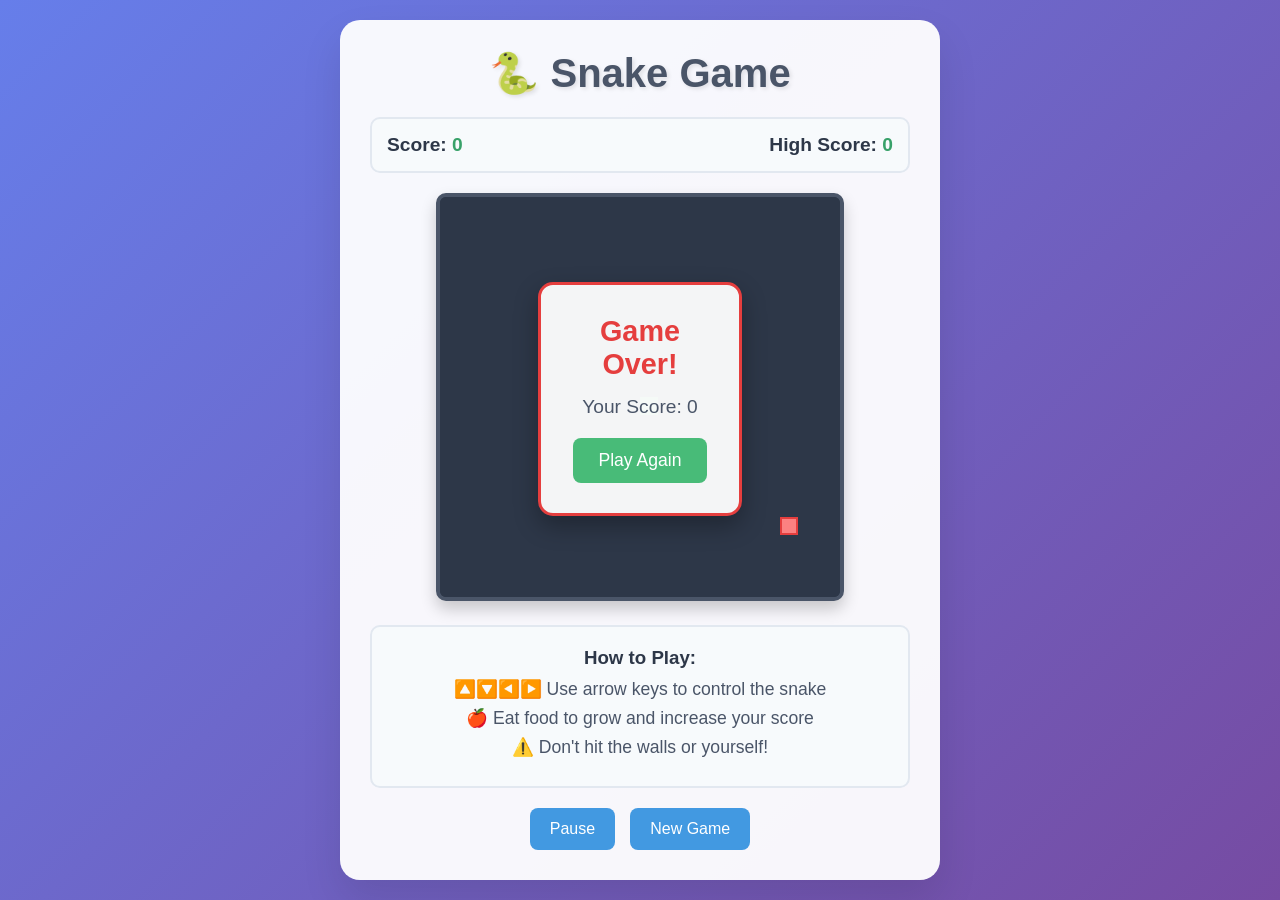
==== index.html @ e24e1bee "✨ Add complete Snake game with HTML5 Canvas Features: - Classic Snake gameplay with arrow key contro" ====
<!DOCTYPE html>
<html lang="en">
<head>
    <meta charset="UTF-8">
    <meta name="viewport" content="width=device-width, initial-scale=1.0">
    <title>Snake Game</title>
    <link rel="stylesheet" href="css/style.css">
</head>
<body>
    <div class="game-container">
        <h1>🐍 Snake Game</h1>

        <div class="game-info">
            <div class="score">Score: <span id="score">0</span></div>
            <div class="high-score">High Score: <span id="highScore">0</span></div>
        </div>

        <div class="game-area">
            <canvas id="gameCanvas" width="400" height="400"></canvas>
            <div class="game-over" id="gameOver">
                <h2>Game Over!</h2>
                <p>Your Score: <span id="finalScore">0</span></p>
                <button id="restartBtn">Play Again</button>
            </div>
        </div>

        <div class="controls">
            <h3>How to Play:</h3>
            <p>🔼🔽◀️▶️ Use arrow keys to control the snake</p>
            <p>🍎 Eat food to grow and increase your score</p>
            <p>⚠️ Don't hit the walls or yourself!</p>
        </div>

        <div class="game-controls">
            <button id="pauseBtn">Pause</button>
            <button id="resetBtn">New Game</button>
        </div>
    </div>

    <script src="js/game.js"></script>
</body>
</html>
---- css/style.css ----
* {
    margin: 0;
    padding: 0;
    box-sizing: border-box;
}

body {
    font-family: 'Segoe UI', Tahoma, Geneva, Verdana, sans-serif;
    background: linear-gradient(135deg, #667eea 0%, #764ba2 100%);
    min-height: 100vh;
    display: flex;
    justify-content: center;
    align-items: center;
    color: #333;
}

.game-container {
    background: rgba(255, 255, 255, 0.95);
    border-radius: 20px;
    padding: 30px;
    box-shadow: 0 20px 40px rgba(0, 0, 0, 0.1);
    text-align: center;
    max-width: 600px;
    width: 100%;
}

h1 {
    color: #4a5568;
    margin-bottom: 20px;
    font-size: 2.5em;
    text-shadow: 2px 2px 4px rgba(0, 0, 0, 0.1);
}

.game-info {
    display: flex;
    justify-content: space-between;
    margin-bottom: 20px;
    background: #f7fafc;
    padding: 15px;
    border-radius: 10px;
    border: 2px solid #e2e8f0;
}

.score, .high-score {
    font-size: 1.2em;
    font-weight: bold;
    color: #2d3748;
}

.score span, .high-score span {
    color: #38a169;
}

.game-area {
    position: relative;
    display: inline-block;
    margin-bottom: 20px;
}

#gameCanvas {
    border: 4px solid #4a5568;
    border-radius: 10px;
    background: #2d3748;
    box-shadow: 0 8px 16px rgba(0, 0, 0, 0.2);
}

.game-over {
    position: absolute;
    top: 50%;
    left: 50%;
    transform: translate(-50%, -50%);
    background: rgba(255, 255, 255, 0.95);
    border: 3px solid #e53e3e;
    border-radius: 15px;
    padding: 30px;
    display: none;
    box-shadow: 0 10px 25px rgba(0, 0, 0, 0.3);
}

.game-over h2 {
    color: #e53e3e;
    margin-bottom: 15px;
    font-size: 1.8em;
}

.game-over p {
    margin-bottom: 20px;
    font-size: 1.2em;
    color: #4a5568;
}

#restartBtn {
    background: #48bb78;
    color: white;
    border: none;
    padding: 12px 25px;
    font-size: 1.1em;
    border-radius: 8px;
    cursor: pointer;
    transition: background 0.3s ease;
}

#restartBtn:hover {
    background: #38a169;
}

.controls {
    background: #f7fafc;
    padding: 20px;
    border-radius: 10px;
    margin-bottom: 20px;
    border: 2px solid #e2e8f0;
}

.controls h3 {
    color: #2d3748;
    margin-bottom: 10px;
}

.controls p {
    margin: 8px 0;
    color: #4a5568;
    font-size: 1.1em;
}

.game-controls {
    display: flex;
    gap: 15px;
    justify-content: center;
}

.game-controls button {
    background: #4299e1;
    color: white;
    border: none;
    padding: 12px 20px;
    font-size: 1em;
    border-radius: 8px;
    cursor: pointer;
    transition: background 0.3s ease;
}

.game-controls button:hover {
    background: #3182ce;
}

.game-controls button:disabled {
    background: #a0aec0;
    cursor: not-allowed;
}

/* Mobile responsiveness */
@media (max-width: 600px) {
    .game-container {
        margin: 20px;
        padding: 20px;
    }

    h1 {
        font-size: 2em;
    }

    #gameCanvas {
        width: 300px;
        height: 300px;
    }

    .game-info {
        flex-direction: column;
        gap: 10px;
    }

    .game-controls {
        flex-direction: column;
    }
}
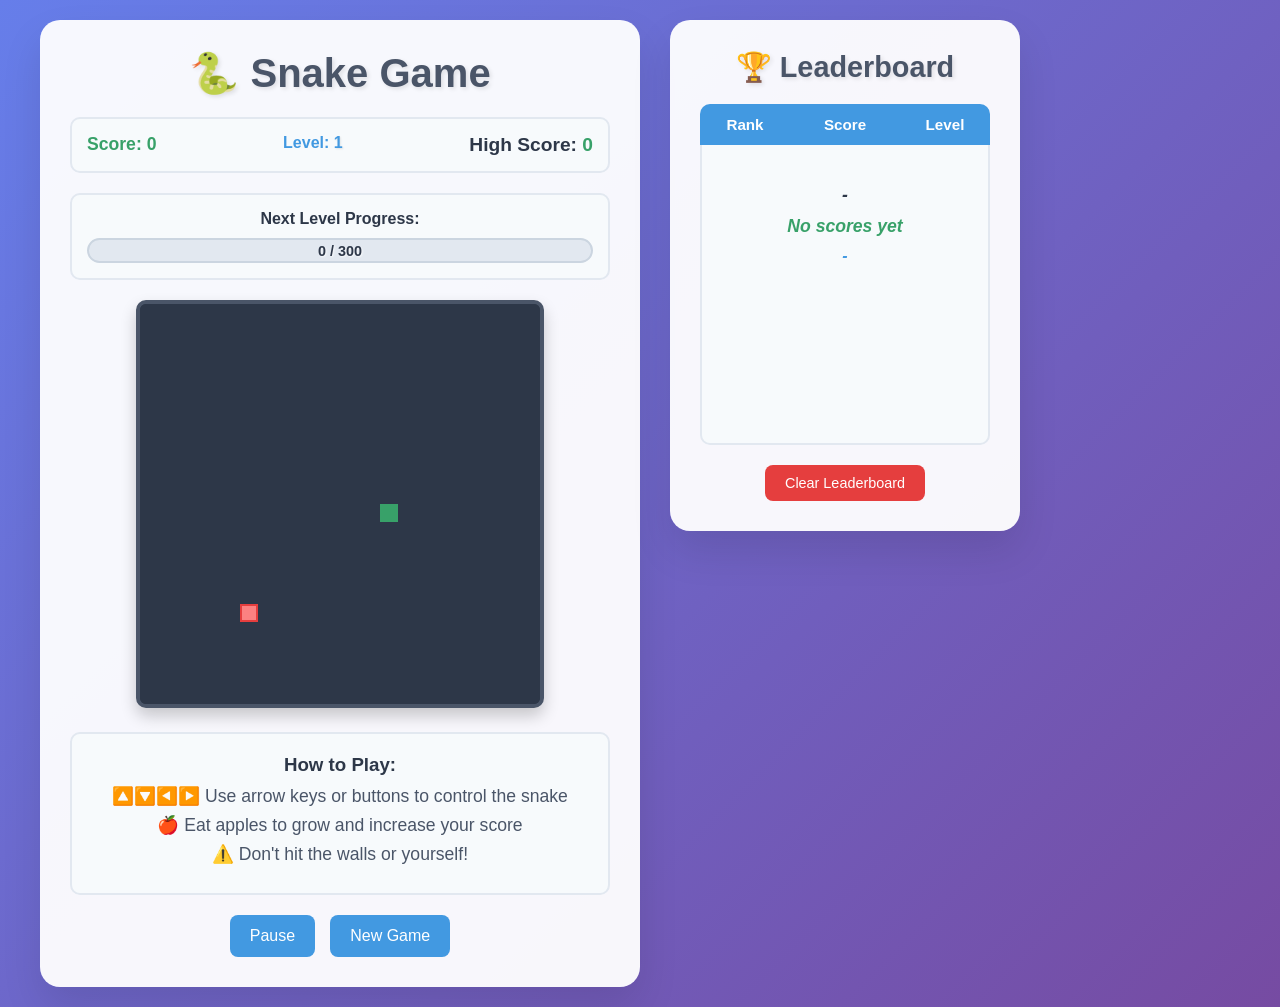
==== commit c3989f46: "🚀 Complete game update with all improvements - Add mobile-friendly touch controls for better mobile " ====
--- a/index.html
+++ b/index.html
@@ -7,12 +7,28 @@
     <link rel="stylesheet" href="css/style.css">
 </head>
 <body>
-    <div class="game-container">
-        <h1>🐍 Snake Game</h1>
+    <div class="main-container">
+        <div class="game-container">
+            <h1>🐍 Snake Game</h1>
 
         <div class="game-info">
             <div class="score">Score: <span id="score">0</span></div>
+            <div class="level">Level: <span id="level">1</span></div>
             <div class="high-score">High Score: <span id="highScore">0</span></div>
+        </div>
+
+        <div class="level-progress">
+            <div class="progress-label">Next Level Progress:</div>
+            <div class="progress-bar">
+                <div class="progress-fill" id="progressFill"></div>
+                <span class="progress-text" id="progressText">0 / 300</span>
+            </div>
+        </div>
+
+        <div class="level-up-notification" id="levelUpNotification">
+            <h3>🎉 LEVEL UP! 🎉</h3>
+            <p>Level <span id="newLevelDisplay">2</span></p>
+            <p class="level-bonus">Speed increased!</p>
         </div>
 
         <div class="game-area">
@@ -24,10 +40,21 @@
             </div>
         </div>
 
+        <div class="mobile-controls">
+            <div class="mobile-controls-row">
+                <button class="mobile-btn" id="upBtn">⬆️</button>
+            </div>
+            <div class="mobile-controls-row">
+                <button class="mobile-btn" id="leftBtn">⬅️</button>
+                <button class="mobile-btn" id="downBtn">⬇️</button>
+                <button class="mobile-btn" id="rightBtn">➡️</button>
+            </div>
+        </div>
+
         <div class="controls">
             <h3>How to Play:</h3>
-            <p>🔼🔽◀️▶️ Use arrow keys to control the snake</p>
-            <p>🍎 Eat food to grow and increase your score</p>
+            <p>🔼🔽◀️▶️ Use arrow keys or buttons to control the snake</p>
+            <p>🍎 Eat apples to grow and increase your score</p>
             <p>⚠️ Don't hit the walls or yourself!</p>
         </div>
 
@@ -37,6 +64,28 @@
         </div>
     </div>
 
+    <!-- Leaderboard Section -->
+    <div class="leaderboard-container">
+        <h2>🏆 Leaderboard</h2>
+        <div class="leaderboard-header">
+            <span class="rank-header">Rank</span>
+            <span class="score-header">Score</span>
+            <span class="level-header">Level</span>
+        </div>
+        <div class="leaderboard-list" id="leaderboardList">
+            <!-- Leaderboard entries will be dynamically inserted here -->
+            <div class="leaderboard-entry empty">
+                <span class="rank">-</span>
+                <span class="score">No scores yet</span>
+                <span class="level">-</span>
+            </div>
+        </div>
+        <div class="leaderboard-footer">
+            <button id="clearLeaderboardBtn" class="clear-btn">Clear Leaderboard</button>
+        </div>
+    </div>
+</div>
+
     <script src="js/game.js"></script>
 </body>
-</html>+</html><!-- Updated $(date) -->
--- a/css/style.css
+++ b/css/style.css
@@ -12,6 +12,16 @@
     justify-content: center;
     align-items: center;
     color: #333;
+    padding: 20px;
+}
+
+/* Main Container for side-by-side layout */
+.main-container {
+    display: flex;
+    gap: 30px;
+    max-width: 1200px;
+    width: 100%;
+    align-items: flex-start;
 }
 
 .game-container {
@@ -41,7 +51,7 @@
     border: 2px solid #e2e8f0;
 }
 
-.score, .high-score {
+.score, .high-score, .level {
     font-size: 1.2em;
     font-weight: bold;
     color: #2d3748;
@@ -49,6 +59,11 @@
 
 .score span, .high-score span {
     color: #38a169;
+}
+
+.level span {
+    color: #4299e1;
+    text-shadow: 1px 1px 2px rgba(0, 0, 0, 0.1);
 }
 
 .game-area {
@@ -149,28 +164,514 @@
     cursor: not-allowed;
 }
 
+/* Mobile Controls */
+.mobile-controls {
+    margin: 20px 0;
+    display: flex;
+    flex-direction: column;
+    align-items: center;
+    gap: 15px;
+    background: rgba(255, 255, 255, 0.1);
+    padding: 20px;
+    border-radius: 15px;
+    border: 2px solid #4299e1;
+}
+
+.mobile-controls-row {
+    display: flex;
+    gap: 15px;
+    align-items: center;
+}
+
+.mobile-btn {
+    width: 80px;
+    height: 80px;
+    font-size: 32px;
+    border: 4px solid #4299e1;
+    border-radius: 20px;
+    background: linear-gradient(145deg, #ffffff, #e2e8f0);
+    color: #2d3748;
+    cursor: pointer;
+    transition: all 0.2s ease;
+    display: flex;
+    align-items: center;
+    justify-content: center;
+    user-select: none;
+    -webkit-user-select: none;
+    -webkit-tap-highlight-color: transparent;
+    box-shadow: 0 4px 8px rgba(0, 0, 0, 0.1);
+    font-weight: bold;
+}
+
+.mobile-btn:hover {
+    background: linear-gradient(145deg, #4299e1, #3182ce);
+    color: white;
+    transform: translateY(-3px);
+    box-shadow: 0 6px 12px rgba(66, 153, 225, 0.4);
+    border-color: #3182ce;
+}
+
+.mobile-btn:active,
+.mobile-btn.active {
+    transform: translateY(1px);
+    background: linear-gradient(145deg, #3182ce, #2c5282);
+    color: white;
+    box-shadow: 0 2px 6px rgba(66, 153, 225, 0.4);
+    border-color: #2c5282;
+}
+
+/* Add touch feedback for better mobile experience */
+.mobile-btn:focus {
+    outline: none;
+    box-shadow: 0 0 0 3px rgba(66, 153, 225, 0.5);
+}
+
+/* Hide mobile controls on desktop */
+@media (min-width: 769px) {
+    .mobile-controls {
+        display: none;
+    }
+}
+
+/* Show mobile controls only on actual touch devices */
+@media (max-width: 768px) and (pointer: coarse) {
+    .mobile-controls {
+        display: flex !important;
+    }
+}
+
+/* Enhanced mobile controls for small screens */
+@media (max-width: 480px) {
+    .mobile-controls {
+        margin: 15px 0;
+        padding: 15px;
+        gap: 12px;
+    }
+    
+    .mobile-controls-row {
+        gap: 12px;
+    }
+    
+    .mobile-btn {
+        width: 70px;
+        height: 70px;
+        font-size: 28px;
+    }
+}
+
 /* Mobile responsiveness */
-@media (max-width: 600px) {
+@media (max-width: 768px) {
     .game-container {
-        margin: 20px;
-        padding: 20px;
+        margin: 10px;
+        padding: 15px;
+        max-width: 95vw;
     }
 
     h1 {
         font-size: 2em;
+        margin-bottom: 15px;
     }
 
     #gameCanvas {
-        width: 300px;
-        height: 300px;
+        width: min(350px, 90vw);
+        height: min(350px, 90vw);
     }
 
     .game-info {
         flex-direction: column;
         gap: 10px;
+        font-size: 0.9em;
     }
 
     .game-controls {
         flex-direction: column;
-    }
-}+        gap: 10px;
+    }
+
+    .controls {
+        padding: 15px;
+        margin-bottom: 15px;
+    }
+
+    .controls p {
+        font-size: 1em;
+    }
+
+    /* Show mobile controls on mobile */
+    .mobile-controls {
+        display: flex;
+        margin: 15px 0;
+    }
+
+    /* Make mobile buttons more touch-friendly */
+    .mobile-btn {
+        width: 85px;
+        height: 85px;
+        font-size: 36px;
+        border-width: 3px;
+    }
+    
+    .mobile-controls-row {
+        gap: 12px;
+    }
+}
+
+/* Level System Styles */
+.level-progress {
+    background: #f7fafc;
+    padding: 15px;
+    border-radius: 10px;
+    border: 2px solid #e2e8f0;
+    margin-bottom: 20px;
+}
+
+.progress-label {
+    font-size: 1em;
+    font-weight: bold;
+    color: #2d3748;
+    margin-bottom: 10px;
+}
+
+.progress-bar {
+    position: relative;
+    width: 100%;
+    height: 25px;
+    background: #e2e8f0;
+    border-radius: 15px;
+    overflow: hidden;
+    border: 2px solid #cbd5e0;
+}
+
+.progress-fill {
+    height: 100%;
+    background: linear-gradient(45deg, #4299e1, #3182ce);
+    border-radius: 13px;
+    transition: width 0.5s ease;
+    width: 0%;
+}
+
+.progress-text {
+    position: absolute;
+    top: 50%;
+    left: 50%;
+    transform: translate(-50%, -50%);
+    font-size: 0.9em;
+    font-weight: bold;
+    color: #2d3748;
+    text-shadow: 1px 1px 2px rgba(255, 255, 255, 0.8);
+}
+
+/* Level Up Notification */
+.level-up-notification {
+    position: absolute;
+    top: 50%;
+    left: 50%;
+    transform: translate(-50%, -50%);
+    background: linear-gradient(135deg, #ffd700 0%, #ffed4a 100%);
+    border: 4px solid #f6e05e;
+    border-radius: 20px;
+    padding: 30px;
+    text-align: center;
+    box-shadow: 0 15px 35px rgba(0, 0, 0, 0.3);
+    z-index: 1000;
+    display: none;
+    animation: levelUpPulse 0.6s ease-in-out;
+}
+
+.level-up-notification h3 {
+    color: #744210;
+    margin-bottom: 15px;
+    font-size: 1.8em;
+    text-shadow: 2px 2px 4px rgba(0, 0, 0, 0.2);
+}
+
+.level-up-notification p {
+    color: #744210;
+    font-size: 1.3em;
+    font-weight: bold;
+    margin: 10px 0;
+}
+
+.level-bonus {
+    color: #e53e3e !important;
+    font-size: 1.1em !important;
+    font-style: italic;
+}
+
+@keyframes levelUpPulse {
+    0% {
+        transform: translate(-50%, -50%) scale(0.8);
+        opacity: 0;
+    }
+    50% {
+        transform: translate(-50%, -50%) scale(1.1);
+        opacity: 1;
+    }
+    100% {
+        transform: translate(-50%, -50%) scale(1);
+        opacity: 1;
+    }
+}
+
+/* Mobile adjustments for level system */
+@media (max-width: 768px) {
+    .game-info {
+        justify-content: space-around;
+        flex-wrap: wrap;
+        gap: 8px;
+    }
+
+    .score, .high-score, .level {
+        font-size: 1em;
+        flex: 1;
+        min-width: 120px;
+    }
+
+    .level-progress {
+        padding: 12px;
+        margin-bottom: 15px;
+    }
+
+    .progress-label {
+        font-size: 0.9em;
+    }
+
+    .progress-bar {
+        height: 22px;
+    }
+
+    .progress-text {
+        font-size: 0.8em;
+    }
+
+    .level-up-notification {
+        padding: 25px 20px;
+        border-radius: 15px;
+        max-width: 90vw;
+    }
+
+    .level-up-notification h3 {
+        font-size: 1.5em;
+        margin-bottom: 12px;
+    }
+
+    .level-up-notification p {
+        font-size: 1.1em;
+        margin: 8px 0;
+    }
+}
+
+/* Leaderboard Styles */
+.leaderboard-container {
+    background: rgba(255, 255, 255, 0.95);
+    border-radius: 20px;
+    padding: 30px;
+    box-shadow: 0 20px 40px rgba(0, 0, 0, 0.1);
+    text-align: center;
+    min-width: 300px;
+    max-width: 350px;
+    width: 100%;
+    height: fit-content;
+}
+
+.leaderboard-container h2 {
+    color: #4a5568;
+    margin-bottom: 20px;
+    font-size: 1.8em;
+    text-shadow: 2px 2px 4px rgba(0, 0, 0, 0.1);
+}
+
+.leaderboard-header {
+    display: grid;
+    grid-template-columns: 60px 1fr 60px;
+    gap: 10px;
+    background: #4299e1;
+    color: white;
+    padding: 12px 15px;
+    border-radius: 10px 10px 0 0;
+    font-weight: bold;
+    font-size: 0.95em;
+}
+
+.leaderboard-list {
+    background: #f7fafc;
+    border-radius: 0 0 10px 10px;
+    border: 2px solid #e2e8f0;
+    border-top: none;
+    min-height: 300px;
+    max-height: 400px;
+    overflow-y: auto;
+}
+
+.leaderboard-entry {
+    display: grid;
+    grid-template-columns: 60px 1fr 60px;
+    gap: 10px;
+    padding: 12px 15px;
+    border-bottom: 1px solid #e2e8f0;
+    transition: background-color 0.2s ease;
+    align-items: center;
+}
+
+.leaderboard-entry:hover:not(.empty) {
+    background: #edf2f7;
+}
+
+.leaderboard-entry:last-child {
+    border-bottom: none;
+}
+
+.leaderboard-entry.highlight {
+    background: #e6fffa;
+    border-left: 4px solid #38a169;
+    animation: highlightScore 2s ease-out;
+}
+
+.rank {
+    font-weight: bold;
+    color: #2d3748;
+    font-size: 1.1em;
+}
+
+.score {
+    font-weight: bold;
+    color: #38a169;
+    font-size: 1.1em;
+    text-align: center;
+}
+
+.level {
+    font-weight: bold;
+    color: #4299e1;
+    font-size: 1em;
+    text-align: center;
+}
+
+.leaderboard-entry.empty {
+    color: #a0aec0;
+    font-style: italic;
+    justify-content: center;
+    grid-template-columns: 1fr;
+    padding: 40px 15px;
+}
+
+.leaderboard-footer {
+    margin-top: 20px;
+}
+
+.clear-btn {
+    background: #e53e3e;
+    color: white;
+    border: none;
+    padding: 10px 20px;
+    border-radius: 8px;
+    font-size: 0.9em;
+    cursor: pointer;
+    transition: background 0.3s ease;
+}
+
+.clear-btn:hover {
+    background: #c53030;
+}
+
+.clear-btn:disabled {
+    background: #a0aec0;
+    cursor: not-allowed;
+}
+
+/* Trophy icons for top ranks */
+.rank[data-rank="1"]:before {
+    content: "🥇 ";
+}
+
+.rank[data-rank="2"]:before {
+    content: "🥈 ";
+}
+
+.rank[data-rank="3"]:before {
+    content: "🥉 ";
+}
+
+/* New score highlight animation */
+@keyframes highlightScore {
+    0% {
+        background: #ffd700;
+        transform: scale(1.02);
+    }
+    50% {
+        background: #e6fffa;
+    }
+    100% {
+        background: #edf2f7;
+        transform: scale(1);
+    }
+}
+
+/* Mobile responsive adjustments */
+@media (max-width: 1024px) {
+    .main-container {
+        flex-direction: column;
+        align-items: center;
+        gap: 20px;
+        max-width: 600px;
+    }
+
+    .leaderboard-container {
+        max-width: 100%;
+        width: 100%;
+        min-width: unset;
+    }
+}
+
+@media (max-width: 768px) {
+    body {
+        padding: 10px;
+    }
+
+    .main-container {
+        gap: 15px;
+    }
+
+    .leaderboard-container {
+        padding: 20px;
+        margin-top: 0;
+    }
+
+    .leaderboard-container h2 {
+        font-size: 1.5em;
+        margin-bottom: 15px;
+    }
+
+    .leaderboard-header,
+    .leaderboard-entry {
+        grid-template-columns: 50px 1fr 50px;
+        padding: 10px 12px;
+        font-size: 0.9em;
+    }
+
+    .leaderboard-list {
+        min-height: 250px;
+        max-height: 300px;
+    }
+
+    .rank, .score, .level {
+        font-size: 1em;
+    }
+}
+
+@media (max-width: 480px) {
+    .leaderboard-container {
+        padding: 15px;
+    }
+
+    .leaderboard-header,
+    .leaderboard-entry {
+        padding: 8px 10px;
+        font-size: 0.85em;
+    }
+
+    .leaderboard-list {
+        min-height: 200px;
+        max-height: 250px;
+    }
+}/* Mobile controls added */
